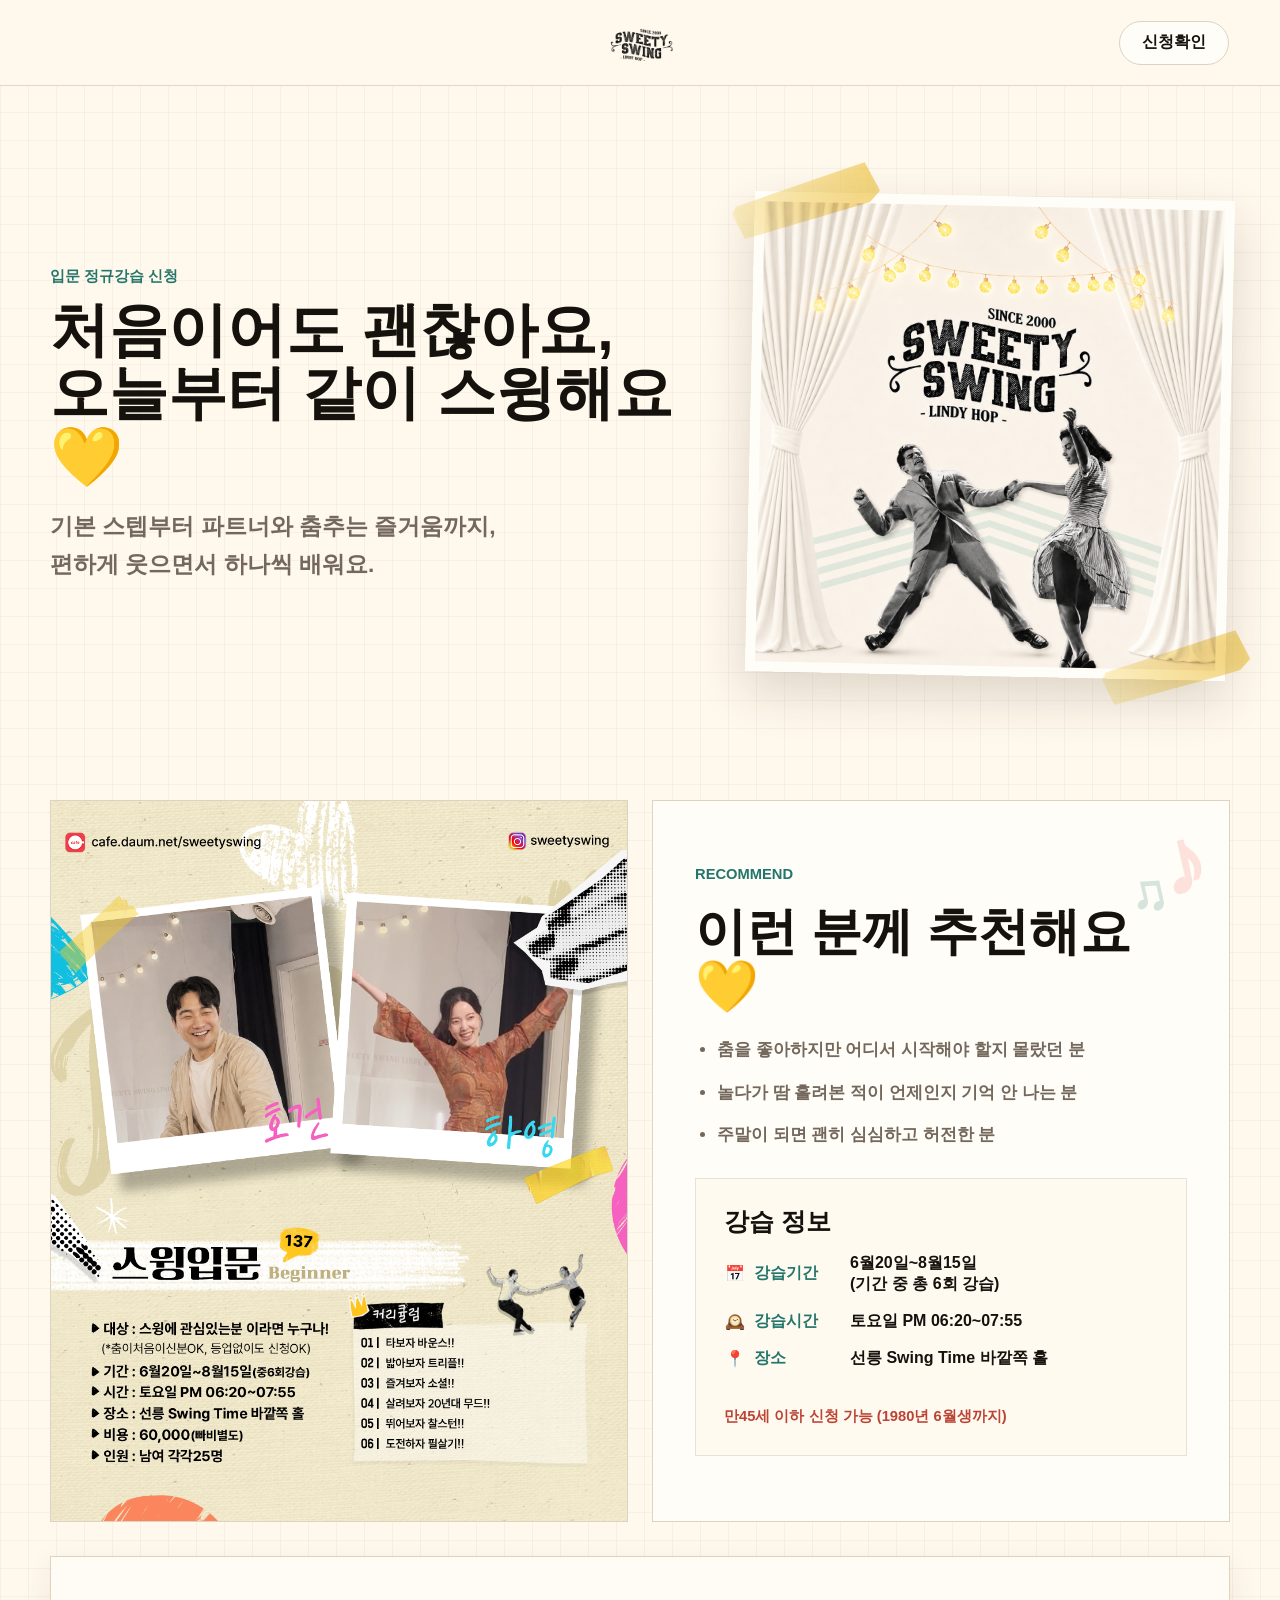
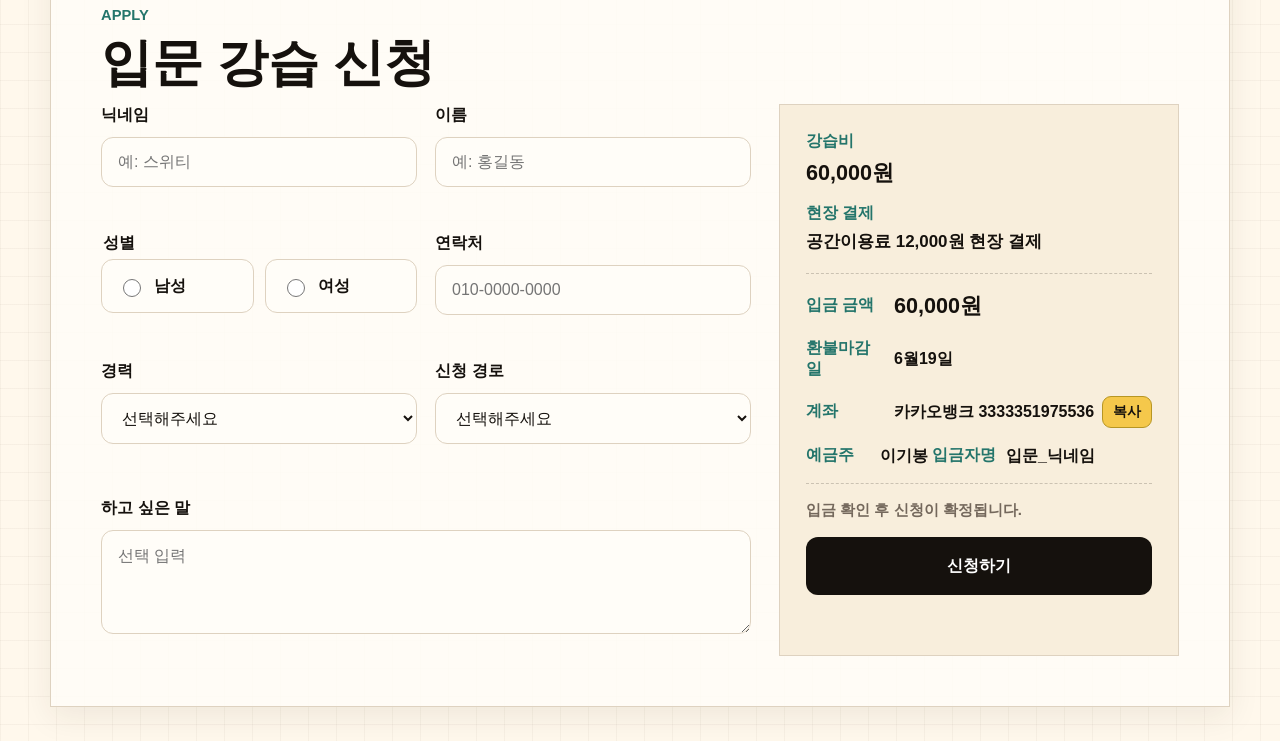
==== intro/index.html @ 3dfa4aa8 "Refine gallery and add oneday video media" ====
<!doctype html>
<html lang="ko">
  <head>
    <meta charset="utf-8" />
    <meta name="viewport" content="width=device-width, initial-scale=1" />
    <title>스위티스윙 입문 강습 신청</title>
    <link rel="icon" type="image/png" href="../assets/favicon.png" />
    <link rel="apple-touch-icon" href="../assets/favicon.png" />
    <link rel="stylesheet" href="./intro.css?v=20260529-media-gallery" />
  </head>
  <body>
    <header class="intro-header">
      <a class="brand" href="./" aria-label="스위티스윙 입문 신청 상단으로 이동">
        <img src="../assets/sweety-swing-logo-transparent.svg" alt="Sweety Swing Lindy Hop" />
      </a>
      <nav aria-label="입문 신청 페이지">
        <a href="./students.html">신청확인</a>
      </nav>
    </header>

    <main>
      <section id="onedayPromo" class="oneday-promo" hidden>
        <div>
          <p class="eyebrow">One-day class</p>
          <h2 id="onedayPromoTitle">입문 전에 원데이로 먼저 스윙 한입!</h2>
          <p id="onedayPromoText">가볍게 놀러 와서 스윙댄스가 내 취향인지 확인해보세요.</p>
        </div>
        <a id="onedayPromoLink" href="../oneday/">
          <span id="onedayPromoCta">원데이 신청하기</span>
        </a>
      </section>

      <section class="hero" id="top">
        <div class="hero-copy">
          <p class="eyebrow" id="termLabel">입문 정규강습 신청</p>
          <h1>
            <span>처음이어도 괜찮아요,</span>
            <span>오늘부터 같이 스윙해요 💛</span>
          </h1>
          <p>
            <span>기본 스텝부터 파트너와 춤추는 즐거움까지,</span>
            <span>편하게 웃으면서 하나씩 배워요.</span>
          </p>
        </div>
        <figure class="hero-visual">
          <img id="heroImage" src="../assets/intro-hero.png?v=137-regular-20260523011840" alt="스위티스윙 입문 강습 이미지" />
        </figure>
      </section>

      <section class="content-grid">
        <article class="info-block poster-card">
          <button class="poster-frame poster-open-button" type="button" aria-label="입문 강습 포스터 크게 보기">
            <img id="posterImage" src="../assets/intro-poster.png?v=137-regular-20260523004234" alt="입문 강습 포스터" />
          </button>
        </article>

        <article class="info-block recommend-card">
          <span class="music-doodle" aria-hidden="true">♪</span>
          <p class="eyebrow">Recommend</p>
          <h2>이런 분께 추천해요 💛</h2>
          <ul class="check-list">
            <li>춤을 좋아하지만 어디서 시작해야 할지 몰랐던 분</li>
            <li>놀다가 땀 흘려본 적이 언제인지 기억 안 나는 분</li>
            <li>주말이 되면 괜히 심심하고 허전한 분</li>
          </ul>
          <div class="lesson-summary">
            <h3>강습 정보</h3>
            <dl class="compact-list">
              <div id="lessonPeriodRow">
                <dt><span aria-hidden="true">📅</span> 강습기간</dt>
                <dd id="lessonPeriodText">6월20일~8월15일
(기간 중 총 6회 강습)</dd>
              </div>
              <div id="lessonTimeRow">
                <dt><span aria-hidden="true">🕰️</span> 강습시간</dt>
                <dd id="lessonTimeText">토요일 PM 06:20~07:55</dd>
              </div>
              <div id="lessonPlaceRow">
                <dt><span aria-hidden="true">📍</span> 장소</dt>
                <dd>
                  <button id="lessonPlaceButton" class="map-place-button" type="button" hidden>
                    <span id="lessonPlaceText">선릉 Swing Time 바깥쪽 홀</span>
                    <span class="map-place-action">지도 선택</span>
                  </button>
                  <span id="lessonPlacePlain">선릉 Swing Time 바깥쪽 홀</span>
                </dd>
              </div>
            </dl>
            <p id="ageNotice" class="age-note">만45세 이하 신청 가능 (1980년 6월생까지)</p>
          </div>
        </article>
      </section>

      <section id="apply" class="apply-section">
        <div class="section-heading">
          <p class="eyebrow">Apply</p>
          <h2>입문 강습 신청</h2>
        </div>

        <form id="introForm" class="intro-form" novalidate>
          <div class="field-grid">
            <label>
              <span>닉네임</span>
              <input id="nickname" name="nickname" type="text" autocomplete="nickname" placeholder="예: 스위티" />
              <small class="field-error" id="nicknameError" role="alert"></small>
            </label>
            <label>
              <span>이름</span>
              <input id="realName" name="realName" type="text" autocomplete="name" placeholder="예: 홍길동" />
              <small class="field-error" id="realNameError" role="alert"></small>
            </label>
            <fieldset class="radio-field">
              <legend>성별</legend>
              <label><input type="radio" name="gender" value="남성" /> <span>남성</span></label>
              <label><input type="radio" name="gender" value="여성" /> <span>여성</span></label>
              <small class="field-error" id="genderError" role="alert"></small>
            </fieldset>
            <label>
              <span>연락처</span>
              <input id="phone" name="phone" type="tel" inputmode="tel" autocomplete="tel" placeholder="010-0000-0000" />
              <small class="field-error" id="phoneError" role="alert"></small>
            </label>
            <label>
              <span>경력</span>
              <select id="experience" name="experience">
                <option value="">선택해주세요</option>
                <option>스윙댄스가 처음이신분</option>
                <option>1년차 미만</option>
                <option>1년차 이상</option>
              </select>
              <small class="field-error" id="experienceError" role="alert"></small>
            </label>
            <label>
              <span>신청 경로</span>
              <select id="source" name="source">
                <option value="">선택해주세요</option>
                <option>지인소개</option>
                <option>유튜브</option>
                <option>인스타</option>
                <option>검색</option>
                <option>기타</option>
              </select>
              <small class="field-error" id="sourceError" role="alert"></small>
            </label>
            <label id="referrerField" class="is-hidden">
              <span>소개해주신 분</span>
              <input id="referrer" name="referrer" type="text" placeholder="선택 입력" />
            </label>
            <label class="wide">
              <span>하고 싶은 말</span>
              <textarea id="message" name="message" rows="4" placeholder="선택 입력"></textarea>
            </label>
          </div>

          <aside class="form-summary" aria-label="강습비 및 입금 요약">
            <div class="summary-fee">
              <span>강습비</span>
              <strong id="priceText">60,000원</strong>
            </div>
            <div id="spaceFeeRow" class="summary-line">
              <span>현장 결제</span>
              <strong id="timebarNotice">공간이용료 12,000원 현장 결제</strong>
            </div>
            <dl class="summary-payment">
              <div>
                <dt>입금 금액</dt>
                <dd><strong id="summaryPrice">60,000원</strong></dd>
              </div>
              <div id="refundDeadlineRow">
                <dt>환불마감일</dt>
                <dd id="refundDeadlineText">6월19일</dd>
              </div>
              <div>
                <dt>계좌</dt>
                <dd>
                  <span id="bankText">카카오뱅크 3333351975536</span>
                  <button type="button" class="copy-button" data-copy-account>복사</button>
                </dd>
              </div>
              <div class="summary-pair-row">
                <div class="summary-pair-item">
                  <dt>예금주</dt>
                  <dd id="holderText">이기봉</dd>
                </div>
                <div class="summary-pair-item">
                  <dt>입금자명</dt>
                  <dd id="summaryDepositor">입문_닉네임</dd>
                </div>
              </div>
            </dl>
            <p id="paymentNoticeText" class="summary-note">입금 확인 후 신청이 확정됩니다.</p>
            <button class="submit-button" type="submit">신청하기</button>
            <p id="formStatus" class="form-status" role="status" aria-live="polite"></p>
          </aside>
        </form>
      </section>

      <section id="photoGallery" class="photo-gallery-section" hidden>
        <div class="photo-gallery">
          <button class="gallery-nav gallery-prev" type="button" aria-label="이전 사진">‹</button>
          <figure>
            <img id="galleryImage" src="" alt="" />
            <figcaption id="galleryCaption" hidden></figcaption>
          </figure>
          <button class="gallery-nav gallery-next" type="button" aria-label="다음 사진">›</button>
        </div>
        <div id="galleryDots" class="gallery-dots" aria-label="사진 선택"></div>
      </section>
    </main>

    <div class="mobile-total" aria-label="모바일 입금 금액">
      <div>
        <span>입금 금액</span>
        <strong id="mobileSummaryPrice">60,000원</strong>
      </div>
      <button type="button" id="mobileSubmit">신청하기</button>
    </div>

    <div id="submittingOverlay" class="submitting-overlay" role="status" aria-live="assertive" hidden>
      <div>
        <span class="spinner" aria-hidden="true"></span>
        <strong>신청 저장 중입니다</strong>
        <p>창을 닫지 말고 잠시만 기다려주세요.</p>
      </div>
    </div>

    <dialog id="completeDialog" class="complete-dialog">
      <button class="dialog-close" type="button" aria-label="닫기">×</button>
      <h2>신청 완료!</h2>
      <p>아래 정보로 입금해주시면 확인 후 신청이 확정돼요.</p>
      <dl>
        <div>
          <dt>입금 금액</dt>
          <dd id="completeAmount">60,000원</dd>
        </div>
        <div>
          <dt>입금자명</dt>
          <dd id="completeDepositor">입문_닉네임</dd>
        </div>
        <div>
          <dt>계좌</dt>
          <dd id="completeBank">카카오뱅크 3333351975536</dd>
        </div>
      </dl>
      <a href="./students.html">신청확인 보기</a>
    </dialog>

    <dialog id="posterDialog" class="poster-dialog">
      <button class="dialog-close" type="button" aria-label="닫기">×</button>
      <img id="posterLarge" alt="" />
    </dialog>

    <dialog id="mapDialog" class="map-dialog">
      <button class="dialog-close" type="button" aria-label="닫기">×</button>
      <p class="eyebrow">Map</p>
      <h2>지도 앱 선택</h2>
      <p id="mapPlaceName">선릉 Swing Time 바깥쪽 홀</p>
      <div class="map-actions">
        <a id="kakaoMapLink" href="#" target="_blank" rel="noopener">카카오맵</a>
        <a id="naverMapLink" href="#" target="_blank" rel="noopener">네이버지도</a>
      </div>
    </dialog>

    <script src="./intro.js?v=20260529-map-gallery"></script>
  </body>
</html>
---- intro/intro.css ----
:root {
  --paper: #fff8ec;
  --cream: #f8eedc;
  --ink: #15110d;
  --muted: #74685c;
  --line: #ded2c0;
  --coral: #f26b55;
  --coral-dark: #bc4434;
  --teal: #24756b;
  --yellow: #f5c84b;
  --white: #fffdf8;
  --shadow: 0 20px 50px rgba(55, 37, 22, 0.16);
}

* {
  box-sizing: border-box;
}

html {
  scroll-behavior: smooth;
}

body {
  margin: 0;
  color: var(--ink);
  font-family:
    Pretendard,
    -apple-system,
    BlinkMacSystemFont,
    "Segoe UI",
    sans-serif;
  background:
    linear-gradient(rgba(80, 58, 30, 0.045) 1px, transparent 1px),
    linear-gradient(90deg, rgba(80, 58, 30, 0.045) 1px, transparent 1px),
    var(--paper);
  background-size: 28px 28px;
}

button,
input,
select,
textarea {
  font: inherit;
}

a {
  color: inherit;
}

.sheet-value {
  white-space: pre-line;
}

.intro-header {
  position: sticky;
  top: 0;
  z-index: 20;
  min-height: 86px;
  display: grid;
  grid-template-columns: 1fr auto 1fr;
  align-items: center;
  padding: 14px clamp(18px, 4vw, 54px);
  border-bottom: 1px solid rgba(90, 70, 42, 0.18);
  background: rgba(255, 248, 236, 0.92);
  backdrop-filter: blur(10px);
}

.intro-header .brand {
  grid-column: 2;
  justify-self: center;
}

.intro-header img {
  width: 122px;
  display: block;
}

.intro-header nav {
  grid-column: 3;
  justify-self: end;
}

.intro-header nav a,
.complete-dialog a {
  display: inline-flex;
  min-height: 44px;
  align-items: center;
  justify-content: center;
  border: 1px solid var(--line);
  border-radius: 999px;
  padding: 0 22px;
  background: var(--white);
  text-decoration: none;
  font-weight: 800;
}

main {
  width: min(1180px, calc(100% - 36px));
  margin: 0 auto;
}

.oneday-promo {
  display: grid;
  grid-template-columns: minmax(0, 1fr) auto;
  gap: 20px;
  align-items: center;
  margin: clamp(18px, 4vw, 34px) 0 0;
  border: 1px solid rgba(36, 117, 107, 0.22);
  border-radius: 8px;
  padding: clamp(18px, 3vw, 26px);
  background:
    linear-gradient(135deg, rgba(36, 117, 107, 0.13), transparent 44%),
    linear-gradient(315deg, rgba(245, 200, 75, 0.22), transparent 40%),
    #f5fffb;
  box-shadow: 0 12px 30px rgba(55, 37, 22, 0.08);
}

.oneday-promo[hidden] {
  display: none;
}

.oneday-promo .eyebrow {
  margin-bottom: 7px;
}

.oneday-promo h2 {
  margin: 0;
  font-size: clamp(1.35rem, 3vw, 2.15rem);
  line-height: 1.16;
  word-break: keep-all;
  overflow-wrap: anywhere;
}

.oneday-promo p:not(.eyebrow) {
  margin: 8px 0 0;
  color: var(--muted);
  font-weight: 750;
  line-height: 1.5;
  word-break: keep-all;
}

.oneday-promo a {
  display: inline-flex;
  min-height: 48px;
  align-items: center;
  justify-content: center;
  border: 1px solid #b79623;
  border-radius: 999px;
  padding: 0 22px;
  background: var(--yellow);
  color: var(--ink);
  text-decoration: none;
  font-weight: 950;
  white-space: nowrap;
}

.hero {
  min-height: min(680px, calc(100svh - 86px));
  display: grid;
  grid-template-columns: minmax(0, 1.14fr) minmax(320px, 0.86fr);
  gap: clamp(28px, 5vw, 76px);
  align-items: center;
  padding: clamp(34px, 6vw, 72px) 0 clamp(26px, 4vw, 54px);
}

.eyebrow {
  margin: 0 0 12px;
  color: var(--teal);
  font-size: 0.92rem;
  font-weight: 900;
  letter-spacing: 0;
  text-transform: uppercase;
}

h1,
h2,
h3,
p {
  margin-top: 0;
}

.hero h1 {
  max-width: 840px;
  margin-bottom: 20px;
  font-size: clamp(2.6rem, 4.6vw, 4rem);
  line-height: 1.08;
  letter-spacing: 0;
  word-break: keep-all;
  overflow-wrap: anywhere;
}

.hero h1 span,
.hero-copy > p:not(.eyebrow) span {
  display: block;
}

.hero-copy {
  min-width: 0;
}

.hero-copy > p:not(.eyebrow) {
  max-width: 660px;
  color: var(--muted);
  font-size: clamp(1.1rem, 2.1vw, 1.42rem);
  line-height: 1.65;
  font-weight: 650;
}

.hero-visual {
  margin: 0;
  position: relative;
  isolation: isolate;
}

.hero-visual::before,
.hero-visual::after {
  content: "";
  position: absolute;
  z-index: 3;
  width: clamp(92px, 12vw, 148px);
  height: clamp(28px, 3.2vw, 40px);
  background:
    linear-gradient(90deg, rgba(247, 222, 130, 0.5), rgba(236, 194, 67, 0.76)),
    repeating-linear-gradient(
      90deg,
      rgba(255, 255, 255, 0.18) 0 2px,
      rgba(255, 255, 255, 0.02) 2px 9px
    );
  box-shadow:
    0 7px 16px rgba(92, 66, 30, 0.16),
    inset 0 0 10px rgba(255, 255, 255, 0.22);
  opacity: 0.9;
  clip-path: polygon(4% 7%, 96% 0, 100% 80%, 91% 100%, 3% 91%, 0 22%);
  mix-blend-mode: multiply;
  pointer-events: none;
}

.hero-visual::before {
  top: -14px;
  left: -18px;
  transform: rotate(-18deg);
}

.hero-visual::after {
  right: -20px;
  bottom: -13px;
  transform: rotate(-17deg);
}

.hero-visual img {
  position: relative;
  z-index: 1;
  width: 100%;
  aspect-ratio: 5 / 5;
  object-fit: cover;
  display: block;
  border: 10px solid var(--white);
  box-shadow: var(--shadow);
  transform: rotate(1.2deg);
}

.intro-band,
.notice-strip,
.apply-section,
.roster-panel {
  margin: 0 0 34px;
  padding: clamp(28px, 5vw, 50px);
  border: 1px solid var(--line);
  background: rgba(255, 253, 248, 0.88);
  box-shadow: 0 10px 30px rgba(55, 37, 22, 0.08);
}

.intro-band {
  display: grid;
  grid-template-columns: 0.86fr 1.14fr;
  gap: 28px;
  align-items: start;
}

.intro-band h2,
.info-block h2,
.notice-strip h2,
.section-heading h2,
.students-hero h1,
.roster-head h2 {
  margin-bottom: 14px;
  font-size: clamp(2rem, 4vw, 3.25rem);
  line-height: 1.08;
  word-break: keep-all;
  overflow-wrap: anywhere;
}

.intro-band p,
.notice-strip li,
.check-list li,
.notice-list li,
.payment-card p {
  color: var(--muted);
  font-size: 1.05rem;
  line-height: 1.7;
  font-weight: 650;
}

.content-grid {
  display: grid;
  grid-template-columns: 1fr 1fr;
  gap: 24px;
  margin: 34px 0;
  align-items: stretch;
}

.photo-gallery-section {
  margin: 0 0 34px;
  padding: 0;
  border: 0;
  background: transparent;
  box-shadow: none;
}

.photo-gallery-section[hidden] {
  display: none;
}

.photo-gallery-section .section-heading {
  margin-bottom: 20px;
}

.photo-gallery {
  position: relative;
  display: grid;
  grid-template-columns: auto minmax(0, 1fr) auto;
  gap: 14px;
  align-items: center;
}

.photo-gallery figure {
  margin: 0;
  overflow: hidden;
  border: 0;
  background: transparent;
}

.photo-gallery img {
  display: block;
  width: 100%;
  aspect-ratio: 16 / 9;
  object-fit: cover;
}

.photo-gallery figcaption {
  padding: 12px 16px;
  color: var(--muted);
  font-weight: 800;
  line-height: 1.5;
}

.gallery-nav {
  width: 44px;
  height: 44px;
  border: 1px solid var(--line);
  border-radius: 50%;
  background: var(--white);
  color: var(--ink);
  font-size: 1.85rem;
  font-weight: 800;
  line-height: 1;
  cursor: pointer;
}

.gallery-nav:hover {
  border-color: var(--teal);
  color: var(--teal);
}

.gallery-dots {
  display: flex;
  flex-wrap: wrap;
  gap: 8px;
  justify-content: center;
  margin-top: 16px;
}

.gallery-dot {
  width: 10px;
  height: 10px;
  border: 0;
  border-radius: 50%;
  padding: 0;
  background: rgba(21, 17, 13, 0.22);
  cursor: pointer;
}

.gallery-dot[aria-current="true"] {
  background: var(--teal);
}

.info-block {
  padding: clamp(26px, 4vw, 42px);
  border: 1px solid var(--line);
  background: var(--white);
}

.check-list,
.notice-list,
.notice-strip ul {
  display: grid;
  gap: 14px;
  margin: 0;
  padding-left: 22px;
}

.recommend-card {
  position: relative;
  display: flex;
  flex-direction: column;
  gap: clamp(18px, 2.1vw, 28px);
  overflow: hidden;
}

@media (min-width: 861px) {
  .recommend-card {
    justify-content: center;
    gap: clamp(16px, 1.75vw, 22px);
  }

  .recommend-card .eyebrow,
  .recommend-card h2 {
    margin-bottom: 0;
  }

  .recommend-card .lesson-summary {
    margin-top: clamp(2px, 0.5vw, 8px);
  }
}

.recommend-card .eyebrow,
.recommend-card h2,
.recommend-card ul,
.recommend-card .lesson-summary {
  position: relative;
  z-index: 1;
}

.music-doodle {
  position: absolute;
  top: 18px;
  right: 24px;
  color: var(--coral);
  font-size: clamp(3.5rem, 7vw, 5.6rem);
  font-weight: 950;
  line-height: 1;
  opacity: 0.18;
  transform: rotate(-12deg);
  pointer-events: none;
}

.music-doodle::after {
  content: "♫";
  position: absolute;
  top: 42px;
  right: 44px;
  color: var(--teal);
  font-size: 0.56em;
}

.lesson-summary {
  align-self: stretch;
  display: grid;
  align-content: start;
  border: 1px solid rgba(21, 17, 13, 0.1);
  background: rgba(255, 248, 236, 0.68);
  padding: clamp(20px, 2.5vw, 28px);
}

.lesson-summary h3 {
  margin: 0 0 16px;
  font-size: clamp(1.25rem, 2vw, 1.55rem);
  line-height: 1.18;
}

.payment-card dl,
.compact-list,
.complete-dialog dl,
.summary-payment {
  display: grid;
  gap: 16px;
  margin: 0 0 20px;
}

.payment-card dl div,
.compact-list div,
.complete-dialog dl div,
.summary-payment > div {
  display: grid;
  grid-template-columns: 110px 1fr;
  gap: 16px;
  align-items: center;
}

.poster-card,
.recommend-card {
  min-height: 100%;
}

.poster-card {
  padding: 0;
  overflow: hidden;
}

.poster-frame {
  display: grid;
  place-items: center;
  width: 100%;
  aspect-ratio: 4 / 5;
  border: 0;
  background: transparent;
  overflow: hidden;
}

.poster-open-button {
  padding: 0;
  cursor: zoom-in;
}

.poster-open-button:focus-visible {
  outline: 4px solid rgba(242, 107, 85, 0.35);
  outline-offset: 4px;
}

.poster-frame img {
  width: 100%;
  height: 100%;
  display: block;
  object-fit: contain;
}

.compact-list dt {
  display: inline-flex;
  align-items: center;
  gap: 8px;
}

.compact-list dd {
  min-width: 0;
}

.compact-list dt span {
  width: 1.35em;
  text-align: center;
}

#lessonPeriodText,
#lessonPlaceText,
#lessonPlacePlain,
.summary-note {
  white-space: pre-line;
}

#lessonPlaceText,
#lessonPlacePlain {
  word-break: keep-all;
}

.map-place-button {
  display: inline-flex;
  max-width: 100%;
  align-items: center;
  gap: 8px;
  border: 0;
  border-bottom: 2px solid rgba(36, 117, 107, 0.28);
  padding: 0 0 2px;
  background: transparent;
  color: var(--ink);
  font-weight: 900;
  line-height: 1.45;
  text-align: left;
  cursor: pointer;
}

.map-place-button[hidden],
.map-place-action[hidden] {
  display: none;
}

.map-place-button:hover {
  border-bottom-color: var(--teal);
  color: var(--teal);
}

.map-place-action {
  flex: 0 0 auto;
  border-radius: 999px;
  padding: 3px 8px;
  background: rgba(36, 117, 107, 0.12);
  color: var(--teal);
  font-size: 0.76rem;
  font-weight: 950;
  white-space: nowrap;
}

.map-dialog {
  width: min(390px, calc(100% - 32px));
  border: 0;
  border-radius: 18px;
  padding: 30px 24px 24px;
  background: var(--white);
  box-shadow: var(--shadow);
}

.map-dialog::backdrop {
  background: rgba(21, 17, 13, 0.56);
}

.map-dialog h2 {
  margin-bottom: 8px;
  font-size: 1.65rem;
  line-height: 1.15;
}

.map-dialog p:not(.eyebrow) {
  margin: 0 0 18px;
  color: var(--muted);
  font-weight: 800;
  line-height: 1.5;
}

.map-actions {
  display: grid;
  gap: 10px;
}

.map-actions a {
  display: inline-flex;
  min-height: 50px;
  align-items: center;
  justify-content: center;
  border: 1px solid var(--line);
  border-radius: 12px;
  background: var(--cream);
  color: var(--ink);
  text-decoration: none;
  font-weight: 950;
}

.map-actions a:first-child {
  border-color: #b79623;
  background: var(--yellow);
}

.map-actions a[hidden] {
  display: none;
}

.age-note {
  margin: 16px 0 0;
  color: var(--coral-dark);
  font-size: 0.92rem;
  font-weight: 750;
  line-height: 1.55;
  white-space: pre-line;
}

.fee-summary {
  display: grid;
  grid-template-columns: 110px 1fr;
  gap: 16px;
  align-items: center;
  margin-bottom: 12px;
}

.fee-summary span {
  color: var(--teal);
  font-weight: 900;
}

.fee-summary strong {
  color: var(--ink);
  font-size: 1.18rem;
  line-height: 1.25;
}

.payment-lines {
  margin-top: 20px;
  border-top: 1px solid rgba(21, 17, 13, 0.12);
  padding-top: 20px;
}

dt {
  color: var(--teal);
  font-weight: 900;
}

dd {
  margin: 0;
  font-weight: 850;
}

.copy-button,
.roster-head button,
.students-title-row button {
  min-height: 32px;
  margin-left: 10px;
  border: 1px solid #b79623;
  border-radius: 9px;
  padding: 0 10px;
  background: var(--yellow);
  color: var(--ink);
  font-size: 0.86rem;
  font-weight: 900;
  line-height: 1;
  white-space: nowrap;
  flex: 0 0 auto;
  cursor: pointer;
}

.students-title-row button {
  margin-left: 0;
}

.notice-strip {
  border-style: dashed;
}

.intro-form {
  display: grid;
  grid-template-columns: minmax(0, 1fr) minmax(380px, 400px);
  gap: 28px;
  align-items: start;
}

.apply-section {
  scroll-margin-top: 96px;
}

.field-grid {
  display: grid;
  grid-template-columns: 1fr 1fr;
  gap: 16px 18px;
}

.field-grid label,
.radio-field {
  display: grid;
  gap: 11px;
  min-width: 0;
}

.field-grid .wide {
  grid-column: 1 / -1;
  margin-top: 8px;
}

.field-grid .is-hidden {
  display: none;
}

#referrerField {
  grid-column: 2;
  margin-top: -4px;
}

label > span,
.radio-field legend {
  font-weight: 900;
  font-size: 1.02rem;
}

input,
select,
textarea {
  width: 100%;
  border: 1px solid var(--line);
  border-radius: 12px;
  padding: 15px 16px;
  background: var(--white);
  color: var(--ink);
  outline: none;
}

input:focus,
select:focus,
textarea:focus {
  border-color: var(--coral);
  box-shadow: 0 0 0 4px rgba(242, 107, 85, 0.18);
}

.radio-field {
  border: 0;
  margin: 0;
  padding: 0;
  grid-template-columns: 1fr 1fr;
}

.radio-field legend,
.radio-field .field-error {
  grid-column: 1 / -1;
}

.radio-field legend {
  margin-bottom: 5px;
}

.radio-field label {
  display: flex;
  align-items: center;
  gap: 10px;
  border: 1px solid var(--line);
  border-radius: 12px;
  padding: 14px 16px;
  background: var(--white);
  font-weight: 850;
}

.radio-field input {
  width: 18px;
  height: 18px;
}

.form-summary {
  position: sticky;
  top: 108px;
  display: grid;
  gap: 16px;
  padding: 26px;
  border: 1px solid var(--line);
  background: var(--cream);
}

.summary-fee,
.summary-line {
  display: grid;
  gap: 6px;
}

.form-summary span {
  color: var(--teal);
  font-weight: 900;
}

.summary-fee strong,
.summary-line strong {
  font-size: 1.35rem;
}

.summary-line strong {
  font-size: 1.06rem;
}

.summary-payment {
  margin: 4px 0 2px;
  border-top: 1px dashed rgba(21, 17, 13, 0.2);
  border-bottom: 1px dashed rgba(21, 17, 13, 0.2);
  padding: 16px 0;
}

.summary-payment > div {
  grid-template-columns: 78px 1fr;
  gap: 10px;
  align-items: center;
}

.summary-payment > div.is-pending {
  visibility: hidden;
}

.summary-payment > .summary-pair-row {
  grid-template-columns: minmax(118px, 0.58fr) minmax(0, 1.42fr);
  gap: 8px;
}

.summary-pair-item {
  display: grid;
  grid-template-columns: 66px 1fr;
  gap: 8px;
  align-items: center;
  min-width: 0;
}

.summary-payment dd {
  display: flex;
  flex-wrap: nowrap;
  gap: 8px 10px;
  align-items: center;
  min-width: 0;
  line-height: 1.45;
}

.summary-pair-item dd {
  white-space: nowrap;
}

.summary-payment #bankText {
  flex: 0 1 auto;
  min-width: 0;
  white-space: nowrap;
}

.summary-payment dd span {
  color: var(--ink);
  overflow-wrap: anywhere;
}

.summary-payment strong {
  font-size: 1.35rem;
}

.summary-note {
  margin: -4px 0 0;
  color: var(--muted);
  font-size: 0.94rem;
  font-weight: 750;
  line-height: 1.55;
}

.submit-button {
  min-height: 58px;
  border: 0;
  border-radius: 12px;
  background: var(--ink);
  color: #fff;
  font-weight: 950;
  cursor: pointer;
}

.submit-button:disabled {
  cursor: not-allowed;
  opacity: 0.68;
}

.field-error,
.form-status {
  min-height: 18px;
  color: var(--coral-dark);
  font-size: 0.92rem;
  font-weight: 800;
}

.form-status {
  margin: 0;
}

.submitting-overlay {
  position: fixed;
  inset: 0;
  z-index: 50;
  display: grid;
  place-items: center;
  background: rgba(21, 17, 13, 0.48);
}

.submitting-overlay[hidden] {
  display: none;
}

.submitting-overlay > div,
.complete-dialog {
  width: min(420px, calc(100% - 34px));
  border: 0;
  border-radius: 18px;
  padding: 28px;
  background: var(--white);
  box-shadow: var(--shadow);
  text-align: center;
}

.submitting-overlay > div {
  display: grid;
  justify-items: center;
  gap: 10px;
}

.submitting-overlay .spinner {
  display: block;
}

.submitting-overlay strong,
.submitting-overlay p {
  margin: 0;
}

.spinner {
  width: 34px;
  height: 34px;
  display: inline-block;
  border: 4px solid rgba(242, 107, 85, 0.22);
  border-top-color: var(--coral);
  border-radius: 50%;
  animation: spin 0.9s linear infinite;
}

@keyframes spin {
  to {
    transform: rotate(360deg);
  }
}

.complete-dialog::backdrop {
  background: rgba(21, 17, 13, 0.56);
}

.poster-dialog {
  width: min(860px, calc(100% - 28px));
  border: 0;
  border-radius: 18px;
  padding: 0;
  background: var(--cream);
  box-shadow: var(--shadow);
}

.poster-dialog::backdrop {
  background: rgba(21, 17, 13, 0.62);
}

.poster-dialog img {
  display: block;
  width: auto;
  max-width: 100%;
  max-height: 88vh;
  margin: 0 auto;
  object-fit: contain;
  background: var(--cream);
}

.dialog-close {
  position: absolute;
  top: 12px;
  right: 12px;
  width: 40px;
  height: 40px;
  border: 0;
  border-radius: 50%;
  background: var(--ink);
  color: #fff;
  font-size: 1.5rem;
  cursor: pointer;
}

.complete-dialog h2 {
  margin-top: 22px;
}

.complete-dialog a {
  width: 100%;
  border-color: var(--ink);
  background: var(--ink);
  color: #fff;
}

.students-main {
  padding: clamp(42px, 8vw, 84px) 0 80px;
}

.students-hero {
  margin-bottom: 28px;
}

.students-title-row {
  display: grid;
  grid-template-columns: minmax(0, 1fr) auto;
  gap: 16px;
  align-items: center;
}

.students-title-row h1 {
  margin-bottom: 0;
}

.summary-cards {
  display: grid;
  grid-template-columns: repeat(4, 1fr);
  gap: 14px;
  margin-bottom: 24px;
}

.summary-cards article {
  padding: 22px;
  border: 1px solid var(--line);
  background: var(--white);
}

.summary-cards span {
  color: var(--teal);
  font-weight: 900;
}

.summary-cards strong {
  display: block;
  margin-top: 8px;
  font-size: 2rem;
}

.roster-head {
  display: flex;
  justify-content: space-between;
  gap: 14px;
  align-items: center;
  margin-bottom: 18px;
}

.loading-state,
.empty-state {
  display: grid;
  gap: 12px;
  justify-items: center;
  padding: 44px 20px;
  color: var(--muted);
  font-weight: 800;
}

.page-loading {
  grid-template-columns: auto 1fr;
  justify-items: start;
  align-items: center;
  margin: -6px 0 18px;
  border: 1px solid rgba(21, 17, 13, 0.12);
  padding: 16px 18px;
  background: rgba(255, 253, 248, 0.88);
  box-shadow: 0 8px 22px rgba(55, 37, 22, 0.06);
}

.page-loading .spinner {
  width: 28px;
  height: 28px;
  border-width: 3px;
}

.loading-state[hidden],
.empty-state[hidden],
.intro-roster[hidden],
.intro-gender-roster[hidden] {
  display: none;
}

.intro-roster {
  width: 100%;
  border-collapse: collapse;
  overflow: hidden;
  background: var(--white);
}

.intro-roster th,
.intro-roster td {
  border-bottom: 1px solid var(--line);
  padding: 16px 14px;
  text-align: left;
}

.intro-roster th {
  color: var(--teal);
  font-weight: 950;
}

.paid-badge {
  display: inline-flex;
  align-items: center;
  min-height: 22px;
  margin-left: 8px;
  border-radius: 999px;
  padding: 0 8px;
  background: rgba(36, 117, 107, 0.12);
  color: var(--teal);
  font-size: 0.76rem;
  font-weight: 900;
  white-space: nowrap;
}

.intro-gender-roster {
  display: grid;
  grid-template-columns: repeat(2, minmax(0, 1fr));
  overflow: hidden;
  border: 1px solid rgba(21, 17, 13, 0.12);
  background: var(--white);
}

.intro-roster-column {
  display: grid;
  align-content: start;
  gap: 12px;
  min-width: 0;
  padding: clamp(16px, 3vw, 22px);
}

.intro-roster-column + .intro-roster-column {
  border-left: 1px solid rgba(21, 17, 13, 0.1);
}

.intro-roster-head {
  display: flex;
  align-items: center;
  justify-content: space-between;
  gap: 10px;
  color: var(--teal);
}

.intro-roster-head h2 {
  margin: 0;
  font-size: clamp(1.1rem, 2.3vw, 1.35rem);
  line-height: 1.2;
}

.intro-roster-head span {
  color: var(--muted);
  font-size: 0.82rem;
  font-weight: 900;
  white-space: nowrap;
}

.intro-roster-list {
  display: grid;
  gap: 8px;
}

.intro-roster-person {
  display: flex;
  min-width: 0;
  min-height: 34px;
  align-items: center;
  gap: 7px;
}

.intro-roster-person strong {
  min-width: 0;
  overflow: hidden;
  font-size: 1rem;
  line-height: 1.25;
  text-overflow: ellipsis;
  white-space: nowrap;
}

.intro-roster-empty {
  margin: 0;
  padding: 8px 0;
  color: var(--muted);
  font-size: 0.9rem;
  font-weight: 750;
}

.toast {
  position: fixed;
  left: 50%;
  bottom: 24px;
  z-index: 60;
  transform: translateX(-50%);
  border-radius: 999px;
  padding: 12px 18px;
  background: var(--ink);
  color: #fff;
  font-weight: 800;
}

body.is-submitting {
  cursor: progress;
}

.mobile-total {
  display: none;
}

@media (max-width: 860px) {
  body {
    padding-bottom: 112px;
  }

  .intro-header {
    min-height: 78px;
    grid-template-columns: 1fr auto;
    column-gap: 14px;
  }

  .intro-header .brand {
    grid-column: 1;
    justify-self: start;
  }

  .intro-header nav {
    grid-column: 2;
  }

  .intro-header img {
    width: 104px;
  }

  main {
    width: min(100% - 28px, 680px);
  }

  .hero {
    min-height: auto;
    grid-template-columns: 1fr;
    padding-top: 28px;
  }

  .oneday-promo {
    grid-template-columns: 1fr;
    gap: 14px;
  }

  .oneday-promo a {
    width: 100%;
  }

  .hero h1 {
    max-width: none;
    font-size: clamp(1.78rem, 7vw, 2.16rem);
    line-height: 1.15;
    margin-bottom: 14px;
  }

  .hero h1 span {
    white-space: nowrap;
  }

  .hero-copy > p:not(.eyebrow) {
    font-size: clamp(0.96rem, 4vw, 1.08rem);
    line-height: 1.55;
  }

  .hero-visual img {
    aspect-ratio: 5 / 5;
    transform: none;
  }

  .hero-visual::before {
    top: -10px;
    left: 0;
    transform: rotate(-17deg);
  }

  .hero-visual::after {
    right: 0;
    bottom: -10px;
    transform: rotate(-16deg);
  }

  .intro-band,
  .content-grid,
  .intro-form {
    grid-template-columns: 1fr;
  }

  .field-grid {
    grid-template-columns: 1fr;
    gap: 12px;
  }

  #referrerField {
    grid-column: 1 / -1;
    margin-top: -2px;
  }

  .field-grid .wide {
    margin-top: 10px;
  }

  .field-grid label,
  .radio-field {
    gap: 8px;
  }

  input,
  select,
  textarea {
    padding: 11px 13px;
  }

  .radio-field {
    column-gap: 10px;
    row-gap: 8px;
  }

  .radio-field legend {
    margin-bottom: 6px;
  }

  .radio-field label {
    padding: 11px 13px;
  }

  .form-summary {
    position: static;
  }

  .summary-payment dd {
    flex-wrap: wrap;
  }

  .summary-payment > div,
  .payment-card dl div,
  .compact-list div,
  .complete-dialog dl div {
    grid-template-columns: 1fr;
    gap: 4px;
  }

  .summary-payment > .summary-pair-row {
    grid-template-columns: 1fr 1fr;
    gap: 10px;
  }

  .summary-pair-item {
    grid-template-columns: 1fr;
    gap: 4px;
  }

  .lesson-summary .compact-list {
    gap: 10px;
  }

  .lesson-summary .compact-list div {
    grid-template-columns: 84px minmax(0, 1fr);
    gap: 8px;
    align-items: start;
  }

  .lesson-summary .compact-list dt {
    white-space: nowrap;
  }

  .lesson-summary .compact-list dd {
    font-size: clamp(0.9rem, 3.55vw, 1rem);
  }

  .photo-gallery {
    grid-template-columns: 1fr;
  }

  .gallery-nav {
    position: absolute;
    top: 50%;
    z-index: 2;
    background: rgba(255, 253, 248, 0.9);
    transform: translateY(-50%);
  }

  .gallery-prev {
    left: 10px;
  }

  .gallery-next {
    right: 10px;
  }

  .mobile-total {
    position: fixed;
    right: 12px;
    bottom: calc(12px + env(safe-area-inset-bottom, 0px));
    left: 12px;
    z-index: 30;
    display: grid;
    grid-template-columns: 1fr 128px;
    gap: 12px;
    align-items: center;
    padding: 12px;
    border: 1px solid rgba(21, 17, 13, 0.16);
    border-radius: 12px;
    background: rgba(255, 253, 248, 0.96);
    box-shadow: var(--shadow);
    backdrop-filter: blur(12px);
    transition:
      opacity 0.16s ease,
      visibility 0.16s ease,
      transform 0.16s ease;
  }

  .mobile-total.is-inline-submit-visible {
    visibility: hidden;
    opacity: 0;
    pointer-events: none;
    transform: translateY(10px);
  }

  .mobile-total span {
    display: block;
    color: var(--muted);
    font-size: 12px;
    font-weight: 850;
  }

  .mobile-total strong {
    display: block;
    color: var(--coral);
    font-size: 22px;
    line-height: 1.2;
  }

  .mobile-total button {
    min-height: 58px;
    border: 0;
    border-radius: 12px;
    background: var(--ink);
    color: #fff;
    font-weight: 950;
    cursor: pointer;
  }

  .mobile-total button:disabled {
    cursor: not-allowed;
    opacity: 0.68;
  }

  .summary-cards {
    grid-template-columns: repeat(2, 1fr);
  }

}

@media (max-width: 520px) {
  .intro-header {
    padding: 12px 14px;
  }

  .intro-header img {
    width: 96px;
  }

  .intro-header nav a {
    min-height: 40px;
    padding: 0 14px;
    font-size: 0.92rem;
  }

  .hero h1 {
    max-width: none;
    font-size: clamp(1.74rem, 6.8vw, 2.04rem);
  }

  .content-grid {
    gap: 18px;
  }

  .intro-band,
  .notice-strip,
  .apply-section,
  .photo-gallery-section,
  .roster-panel,
  .info-block {
    padding: 24px 18px;
  }

  .map-place-button {
    align-items: flex-start;
    flex-direction: column;
    gap: 5px;
  }

  .photo-gallery img {
    aspect-ratio: 4 / 3;
  }

  .poster-card {
    padding: 0;
  }

  .summary-cards {
    grid-template-columns: 1fr 1fr;
  }

  .summary-cards article {
    padding: 18px;
  }

  .intro-roster th,
  .intro-roster td {
    padding: 14px 10px;
  }
}
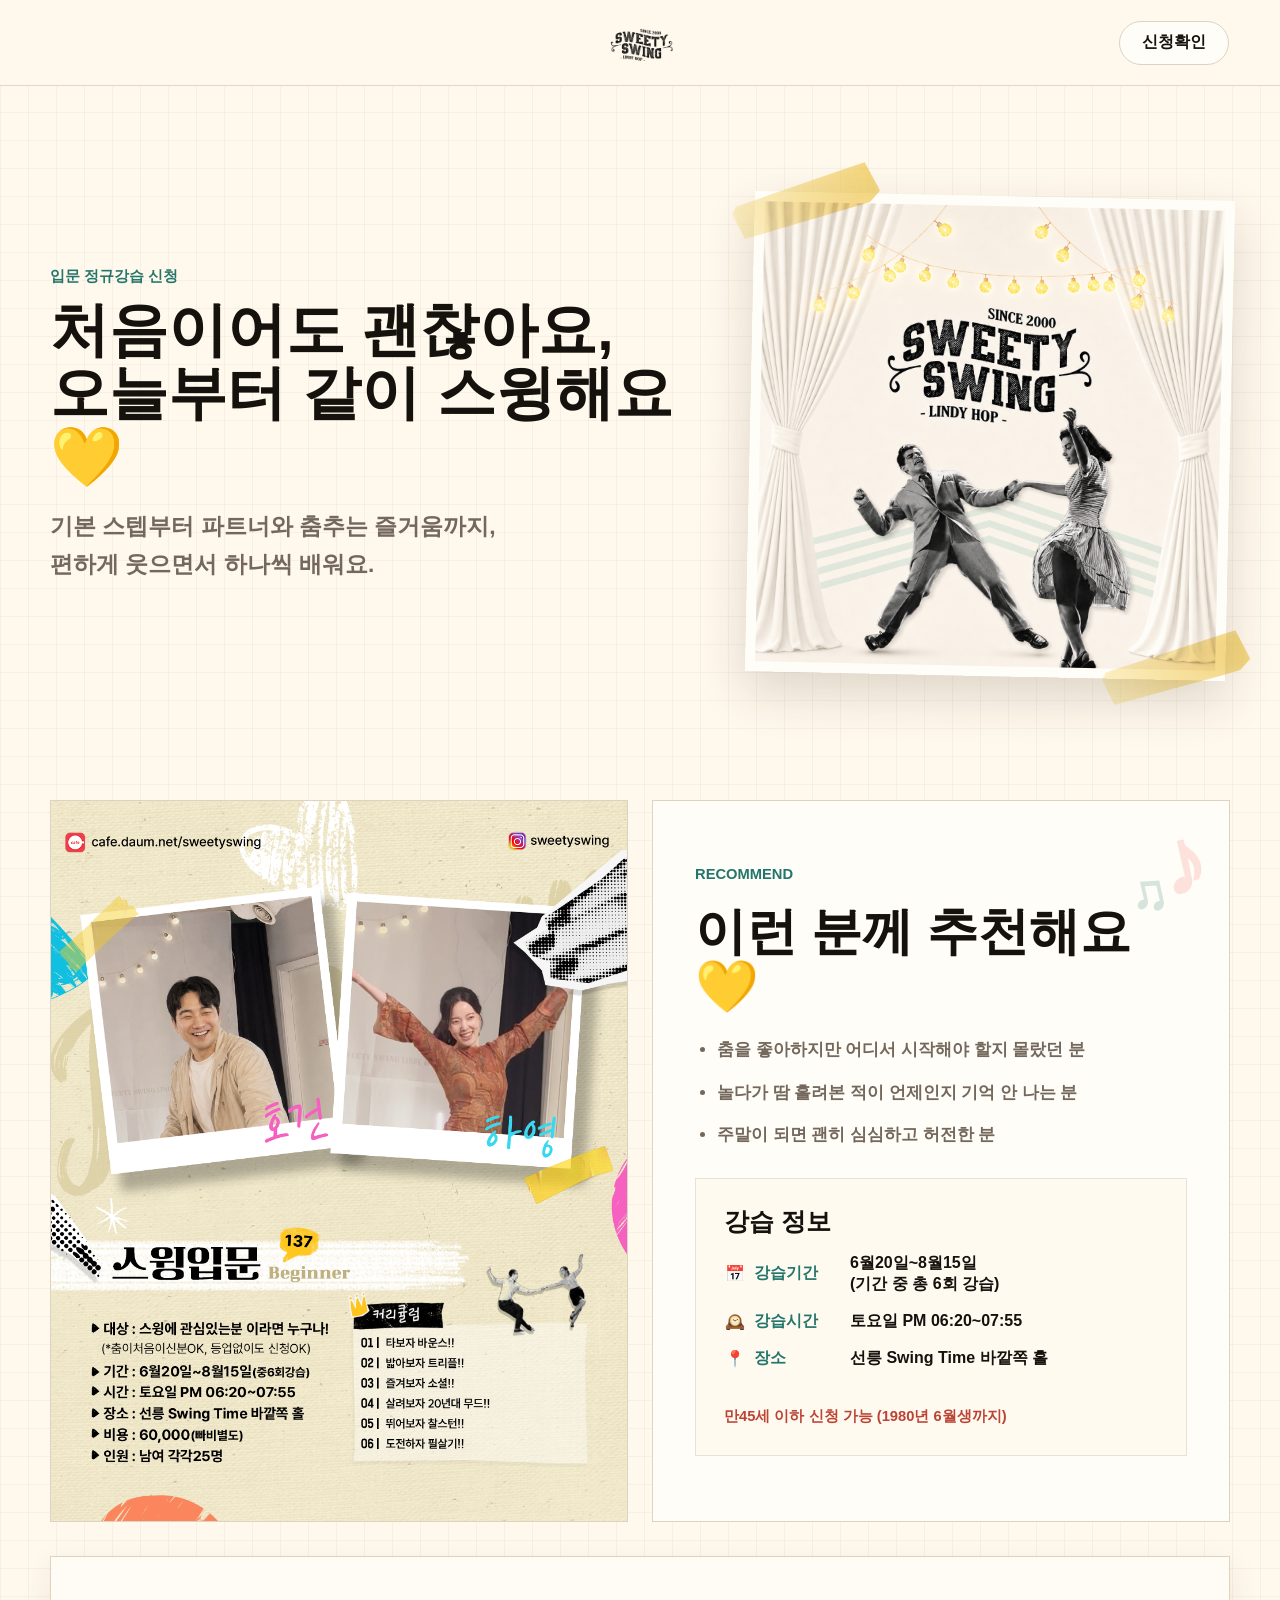
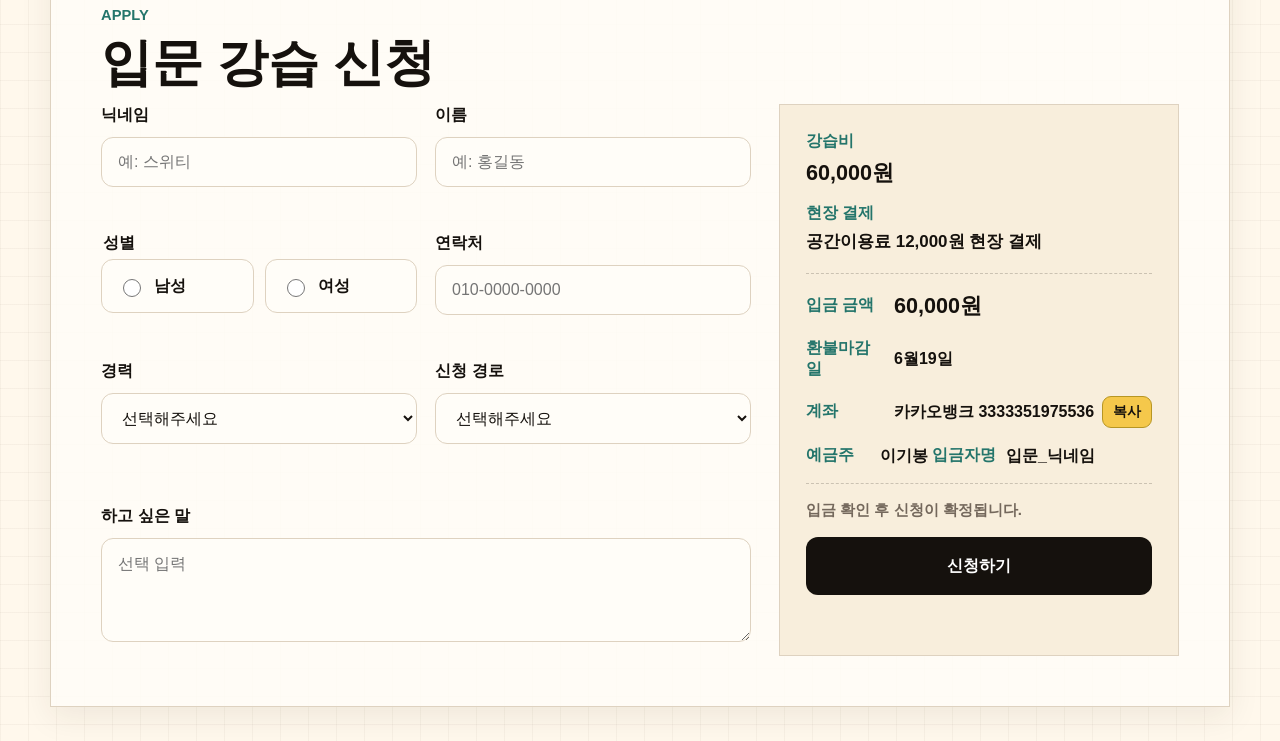
==== commit b837eb82: "Refine map links and mobile oneday roster" ====
--- a/intro/index.html
+++ b/intro/index.html
@@ -4,9 +4,12 @@
     <meta charset="utf-8" />
     <meta name="viewport" content="width=device-width, initial-scale=1" />
     <title>스위티스윙 입문 강습 신청</title>
+    <link rel="preconnect" href="https://script.google.com" crossorigin />
+    <link rel="dns-prefetch" href="https://script.google.com" />
+    <link rel="dns-prefetch" href="https://script.googleusercontent.com" />
     <link rel="icon" type="image/png" href="../assets/favicon.png" />
     <link rel="apple-touch-icon" href="../assets/favicon.png" />
-    <link rel="stylesheet" href="./intro.css?v=20260529-media-gallery" />
+    <link rel="stylesheet" href="./intro.css?v=20260529-map-icons" />
   </head>
   <body>
     <header class="intro-header">
@@ -19,7 +22,7 @@
     </header>
 
     <main>
-      <section id="onedayPromo" class="oneday-promo" hidden>
+      <section id="onedayPromo" class="oneday-promo">
         <div>
           <p class="eyebrow">One-day class</p>
           <h2 id="onedayPromoTitle">입문 전에 원데이로 먼저 스윙 한입!</h2>
@@ -77,12 +80,18 @@
               </div>
               <div id="lessonPlaceRow">
                 <dt><span aria-hidden="true">📍</span> 장소</dt>
-                <dd>
-                  <button id="lessonPlaceButton" class="map-place-button" type="button" hidden>
-                    <span id="lessonPlaceText">선릉 Swing Time 바깥쪽 홀</span>
-                    <span class="map-place-action">지도 선택</span>
-                  </button>
-                  <span id="lessonPlacePlain">선릉 Swing Time 바깥쪽 홀</span>
+                <dd class="map-place">
+                  <span id="lessonPlaceText" class="map-place-name">선릉 Swing Time 바깥쪽 홀</span>
+                  <span id="mapAppLinks" class="map-app-links" hidden>
+                    <a id="kakaoMapLink" class="map-app-link" href="#" target="_blank" rel="noopener" aria-label="카카오맵에서 장소 열기">
+                      <img src="../assets/map-kakao.png" alt="" />
+                      <span class="visually-hidden">카카오맵</span>
+                    </a>
+                    <a id="naverMapLink" class="map-app-link" href="#" target="_blank" rel="noopener" aria-label="네이버지도에서 장소 열기">
+                      <img src="../assets/map-naver.png" alt="" />
+                      <span class="visually-hidden">네이버지도</span>
+                    </a>
+                  </span>
                 </dd>
               </div>
             </dl>
@@ -250,17 +259,6 @@
       <img id="posterLarge" alt="" />
     </dialog>
 
-    <dialog id="mapDialog" class="map-dialog">
-      <button class="dialog-close" type="button" aria-label="닫기">×</button>
-      <p class="eyebrow">Map</p>
-      <h2>지도 앱 선택</h2>
-      <p id="mapPlaceName">선릉 Swing Time 바깥쪽 홀</p>
-      <div class="map-actions">
-        <a id="kakaoMapLink" href="#" target="_blank" rel="noopener">카카오맵</a>
-        <a id="naverMapLink" href="#" target="_blank" rel="noopener">네이버지도</a>
-      </div>
-    </dialog>
-
-    <script src="./intro.js?v=20260529-map-gallery"></script>
+    <script src="./intro.js?v=20260529-map-icons"></script>
   </body>
 </html>
--- a/intro/intro.css
+++ b/intro/intro.css
@@ -45,6 +45,15 @@
 
 a {
   color: inherit;
+}
+
+.visually-hidden {
+  position: absolute;
+  width: 1px;
+  height: 1px;
+  overflow: hidden;
+  clip: rect(0 0 0 0);
+  white-space: nowrap;
 }
 
 .sheet-value {
@@ -551,104 +560,56 @@
 
 #lessonPeriodText,
 #lessonPlaceText,
-#lessonPlacePlain,
 .summary-note {
   white-space: pre-line;
 }
 
-#lessonPlaceText,
-#lessonPlacePlain {
+#lessonPlaceText {
   word-break: keep-all;
 }
 
-.map-place-button {
+.map-place {
+  display: grid;
+  gap: 9px;
+  justify-items: start;
+}
+
+.map-app-links {
   display: inline-flex;
-  max-width: 100%;
-  align-items: center;
   gap: 8px;
-  border: 0;
-  border-bottom: 2px solid rgba(36, 117, 107, 0.28);
-  padding: 0 0 2px;
-  background: transparent;
-  color: var(--ink);
-  font-weight: 900;
-  line-height: 1.45;
-  text-align: left;
-  cursor: pointer;
-}
-
-.map-place-button[hidden],
-.map-place-action[hidden] {
+  align-items: center;
+}
+
+.map-app-links[hidden],
+.map-app-link[hidden] {
   display: none;
 }
 
-.map-place-button:hover {
-  border-bottom-color: var(--teal);
-  color: var(--teal);
-}
-
-.map-place-action {
-  flex: 0 0 auto;
-  border-radius: 999px;
-  padding: 3px 8px;
-  background: rgba(36, 117, 107, 0.12);
-  color: var(--teal);
-  font-size: 0.76rem;
-  font-weight: 950;
-  white-space: nowrap;
-}
-
-.map-dialog {
-  width: min(390px, calc(100% - 32px));
-  border: 0;
-  border-radius: 18px;
-  padding: 30px 24px 24px;
-  background: var(--white);
-  box-shadow: var(--shadow);
-}
-
-.map-dialog::backdrop {
-  background: rgba(21, 17, 13, 0.56);
-}
-
-.map-dialog h2 {
-  margin-bottom: 8px;
-  font-size: 1.65rem;
-  line-height: 1.15;
-}
-
-.map-dialog p:not(.eyebrow) {
-  margin: 0 0 18px;
-  color: var(--muted);
-  font-weight: 800;
-  line-height: 1.5;
-}
-
-.map-actions {
-  display: grid;
-  gap: 10px;
-}
-
-.map-actions a {
-  display: inline-flex;
-  min-height: 50px;
-  align-items: center;
-  justify-content: center;
-  border: 1px solid var(--line);
-  border-radius: 12px;
-  background: var(--cream);
-  color: var(--ink);
+.map-app-link {
+  display: inline-grid;
+  width: 42px;
+  height: 42px;
+  place-items: center;
+  border: 1px solid rgba(90, 70, 42, 0.16);
+  border-radius: 11px;
+  background: rgba(255, 253, 248, 0.92);
+  box-shadow: 0 8px 18px rgba(55, 37, 22, 0.1);
   text-decoration: none;
-  font-weight: 950;
-}
-
-.map-actions a:first-child {
-  border-color: #b79623;
-  background: var(--yellow);
-}
-
-.map-actions a[hidden] {
-  display: none;
+  transition:
+    transform 0.16s ease,
+    box-shadow 0.16s ease;
+}
+
+.map-app-link:hover {
+  transform: translateY(-1px);
+  box-shadow: 0 12px 24px rgba(55, 37, 22, 0.14);
+}
+
+.map-app-link img {
+  width: 32px;
+  height: 32px;
+  border-radius: 8px;
+  object-fit: cover;
 }
 
 .age-note {
@@ -747,7 +708,7 @@
 
 .field-grid .wide {
   grid-column: 1 / -1;
-  margin-top: 8px;
+  margin-top: 16px;
 }
 
 .field-grid .is-hidden {
@@ -756,7 +717,7 @@
 
 #referrerField {
   grid-column: 2;
-  margin-top: -4px;
+  margin-top: -2px;
 }
 
 label > span,
@@ -1349,7 +1310,7 @@
   }
 
   .field-grid .wide {
-    margin-top: 10px;
+    margin-top: 18px;
   }
 
   .field-grid label,
@@ -1537,12 +1498,6 @@
     padding: 24px 18px;
   }
 
-  .map-place-button {
-    align-items: flex-start;
-    flex-direction: column;
-    gap: 5px;
-  }
-
   .photo-gallery img {
     aspect-ratio: 4 / 3;
   }
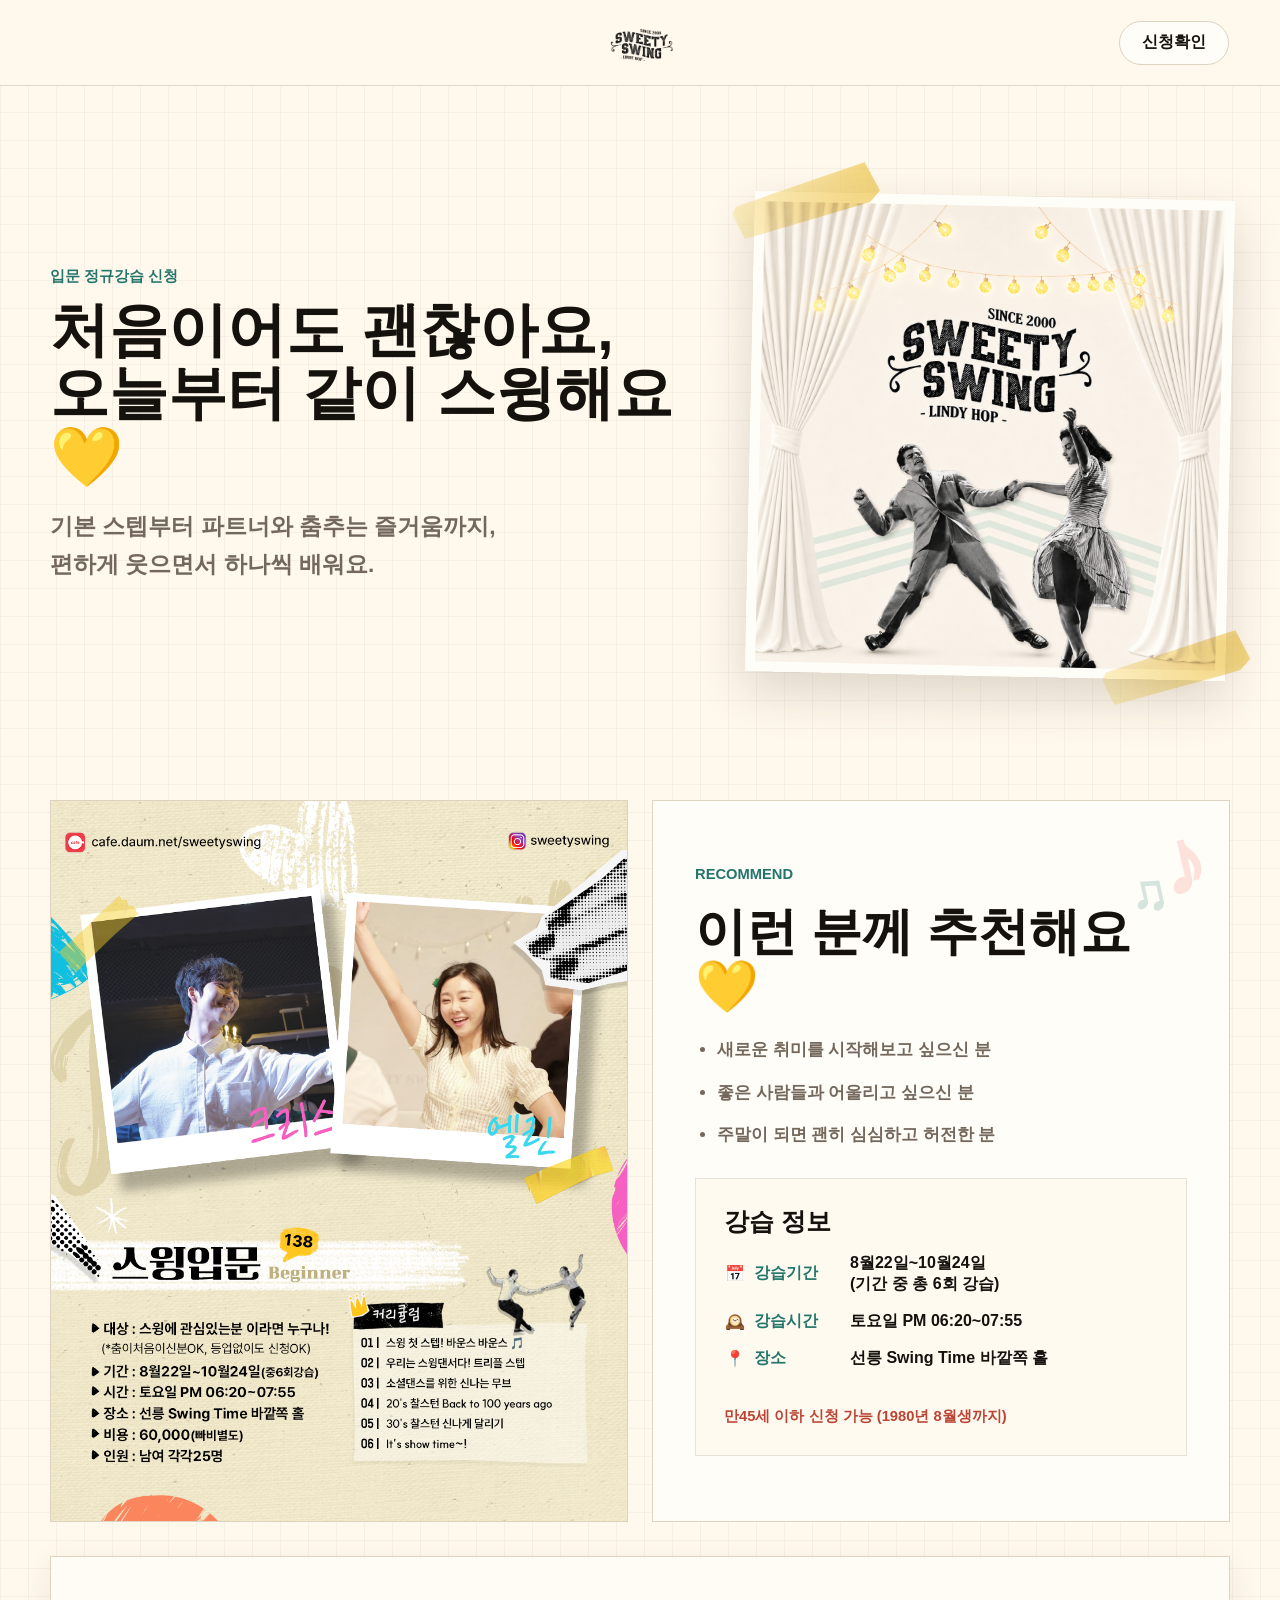
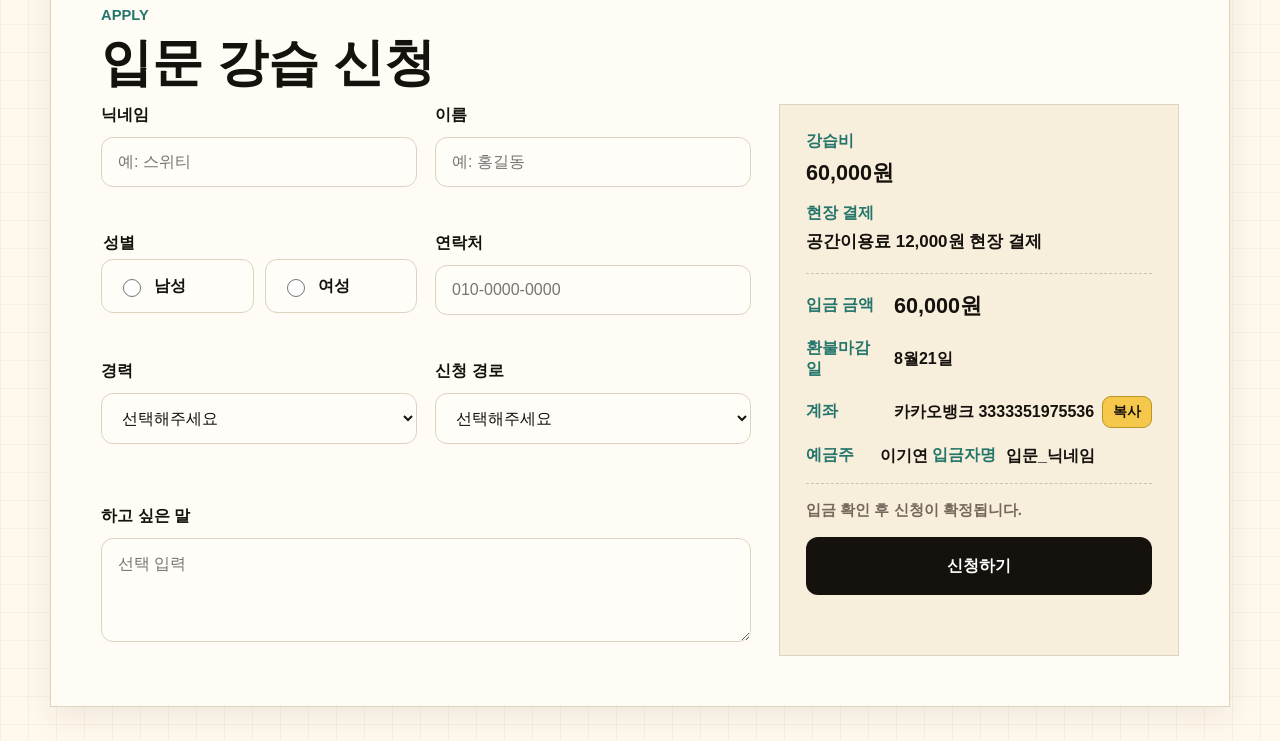
==== commit 1d48c8ac: "Avoid stale intro config flash" ====
--- a/intro/index.html
+++ b/intro/index.html
@@ -9,7 +9,7 @@
     <link rel="dns-prefetch" href="https://script.googleusercontent.com" />
     <link rel="icon" type="image/png" href="../assets/favicon.png" />
     <link rel="apple-touch-icon" href="../assets/favicon.png" />
-    <link rel="stylesheet" href="./intro.css?v=20260529-map-icons" />
+    <link rel="stylesheet" href="./intro.css?v=20260530-map-icons-v2" />
   </head>
   <body>
     <header class="intro-header">
@@ -53,49 +53,46 @@
       <section class="content-grid">
         <article class="info-block poster-card">
           <button class="poster-frame poster-open-button" type="button" aria-label="입문 강습 포스터 크게 보기">
-            <img id="posterImage" src="../assets/intro-poster.png?v=137-regular-20260523004234" alt="입문 강습 포스터" />
+            <img id="posterImage" src="../assets/intro-poster.png?v=138-regular-20260723114258" alt="입문 강습 포스터" />
           </button>
         </article>
 
         <article class="info-block recommend-card">
           <span class="music-doodle" aria-hidden="true">♪</span>
           <p class="eyebrow">Recommend</p>
-          <h2>이런 분께 추천해요 💛</h2>
-          <ul class="check-list">
-            <li>춤을 좋아하지만 어디서 시작해야 할지 몰랐던 분</li>
-            <li>놀다가 땀 흘려본 적이 언제인지 기억 안 나는 분</li>
-            <li>주말이 되면 괜히 심심하고 허전한 분</li>
+          <h2 id="recommendTitle">이런 분께 추천해요 💛</h2>
+          <ul id="recommendList" class="check-list">
+            <li>추천 문구를 불러오는 중입니다.</li>
           </ul>
           <div class="lesson-summary">
             <h3>강습 정보</h3>
             <dl class="compact-list">
               <div id="lessonPeriodRow">
                 <dt><span aria-hidden="true">📅</span> 강습기간</dt>
-                <dd id="lessonPeriodText">6월20일~8월15일
-(기간 중 총 6회 강습)</dd>
+                <dd id="lessonPeriodText">불러오는 중</dd>
               </div>
               <div id="lessonTimeRow">
                 <dt><span aria-hidden="true">🕰️</span> 강습시간</dt>
-                <dd id="lessonTimeText">토요일 PM 06:20~07:55</dd>
+                <dd id="lessonTimeText">불러오는 중</dd>
               </div>
               <div id="lessonPlaceRow">
                 <dt><span aria-hidden="true">📍</span> 장소</dt>
                 <dd class="map-place">
-                  <span id="lessonPlaceText" class="map-place-name">선릉 Swing Time 바깥쪽 홀</span>
+                  <span id="lessonPlaceText" class="map-place-name">불러오는 중</span>
                   <span id="mapAppLinks" class="map-app-links" hidden>
                     <a id="kakaoMapLink" class="map-app-link" href="#" target="_blank" rel="noopener" aria-label="카카오맵에서 장소 열기">
-                      <img src="../assets/map-kakao.png" alt="" />
+                      <img src="../assets/map-kakao.png?v=20260530-map-icons-v2" alt="" />
                       <span class="visually-hidden">카카오맵</span>
                     </a>
                     <a id="naverMapLink" class="map-app-link" href="#" target="_blank" rel="noopener" aria-label="네이버지도에서 장소 열기">
-                      <img src="../assets/map-naver.png" alt="" />
+                      <img src="../assets/map-naver.png?v=20260530-map-icons-v2" alt="" />
                       <span class="visually-hidden">네이버지도</span>
                     </a>
                   </span>
                 </dd>
               </div>
             </dl>
-            <p id="ageNotice" class="age-note">만45세 이하 신청 가능 (1980년 6월생까지)</p>
+            <p id="ageNotice" class="age-note">불러오는 중</p>
           </div>
         </article>
       </section>
@@ -164,32 +161,32 @@
           <aside class="form-summary" aria-label="강습비 및 입금 요약">
             <div class="summary-fee">
               <span>강습비</span>
-              <strong id="priceText">60,000원</strong>
+              <strong id="priceText">불러오는 중</strong>
             </div>
             <div id="spaceFeeRow" class="summary-line">
               <span>현장 결제</span>
-              <strong id="timebarNotice">공간이용료 12,000원 현장 결제</strong>
+              <strong id="timebarNotice">불러오는 중</strong>
             </div>
             <dl class="summary-payment">
               <div>
                 <dt>입금 금액</dt>
-                <dd><strong id="summaryPrice">60,000원</strong></dd>
+                <dd><strong id="summaryPrice">불러오는 중</strong></dd>
               </div>
               <div id="refundDeadlineRow">
                 <dt>환불마감일</dt>
-                <dd id="refundDeadlineText">6월19일</dd>
+                <dd id="refundDeadlineText">불러오는 중</dd>
               </div>
               <div>
                 <dt>계좌</dt>
                 <dd>
-                  <span id="bankText">카카오뱅크 3333351975536</span>
-                  <button type="button" class="copy-button" data-copy-account>복사</button>
+                  <span id="bankText">불러오는 중</span>
+                  <button type="button" class="copy-button" data-copy-account disabled>복사</button>
                 </dd>
               </div>
               <div class="summary-pair-row">
                 <div class="summary-pair-item">
                   <dt>예금주</dt>
-                  <dd id="holderText">이기봉</dd>
+                  <dd id="holderText">불러오는 중</dd>
                 </div>
                 <div class="summary-pair-item">
                   <dt>입금자명</dt>
@@ -197,8 +194,8 @@
                 </div>
               </div>
             </dl>
-            <p id="paymentNoticeText" class="summary-note">입금 확인 후 신청이 확정됩니다.</p>
-            <button class="submit-button" type="submit">신청하기</button>
+            <p id="paymentNoticeText" class="summary-note">불러오는 중</p>
+            <button class="submit-button" type="submit" disabled>설정 불러오는 중</button>
             <p id="formStatus" class="form-status" role="status" aria-live="polite"></p>
           </aside>
         </form>
@@ -220,9 +217,9 @@
     <div class="mobile-total" aria-label="모바일 입금 금액">
       <div>
         <span>입금 금액</span>
-        <strong id="mobileSummaryPrice">60,000원</strong>
+        <strong id="mobileSummaryPrice">불러오는 중</strong>
       </div>
-      <button type="button" id="mobileSubmit">신청하기</button>
+      <button type="button" id="mobileSubmit" disabled>대기 중</button>
     </div>
 
     <div id="submittingOverlay" class="submitting-overlay" role="status" aria-live="assertive" hidden>
@@ -259,6 +256,6 @@
       <img id="posterLarge" alt="" />
     </dialog>
 
-    <script src="./intro.js?v=20260529-map-icons"></script>
+    <script src="./intro.js?v=20260723-config-loading"></script>
   </body>
 </html>
--- a/intro/intro.css
+++ b/intro/intro.css
@@ -587,29 +587,28 @@
 
 .map-app-link {
   display: inline-grid;
-  width: 42px;
-  height: 42px;
+  width: 58px;
+  height: 58px;
   place-items: center;
-  border: 1px solid rgba(90, 70, 42, 0.16);
-  border-radius: 11px;
-  background: rgba(255, 253, 248, 0.92);
-  box-shadow: 0 8px 18px rgba(55, 37, 22, 0.1);
+  border: 0;
+  border-radius: 16px;
+  background: transparent;
+  box-shadow: none;
   text-decoration: none;
-  transition:
-    transform 0.16s ease,
-    box-shadow 0.16s ease;
+  transition: transform 0.16s ease;
 }
 
 .map-app-link:hover {
   transform: translateY(-1px);
-  box-shadow: 0 12px 24px rgba(55, 37, 22, 0.14);
 }
 
 .map-app-link img {
-  width: 32px;
-  height: 32px;
-  border-radius: 8px;
-  object-fit: cover;
+  display: block;
+  width: 56px;
+  height: 56px;
+  border-radius: 15px;
+  box-shadow: 0 8px 18px rgba(55, 37, 22, 0.12);
+  object-fit: contain;
 }
 
 .age-note {
